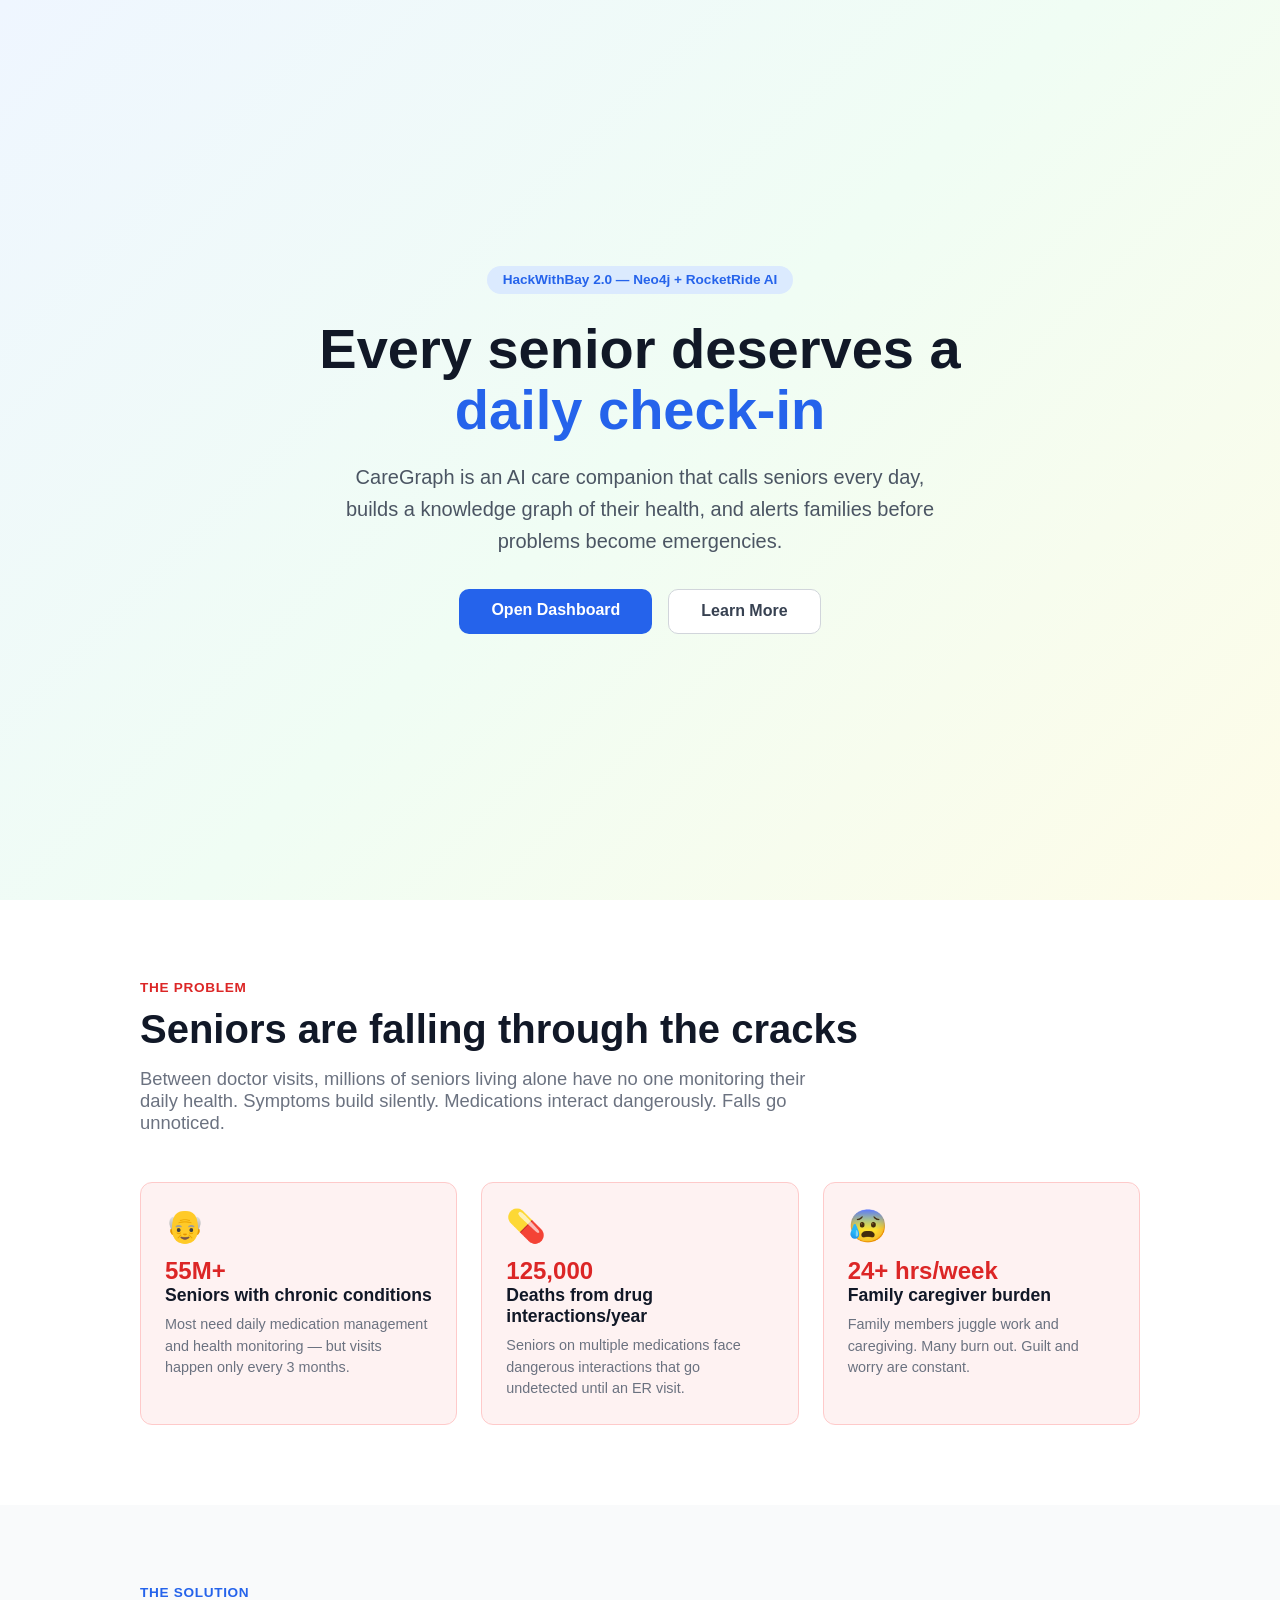
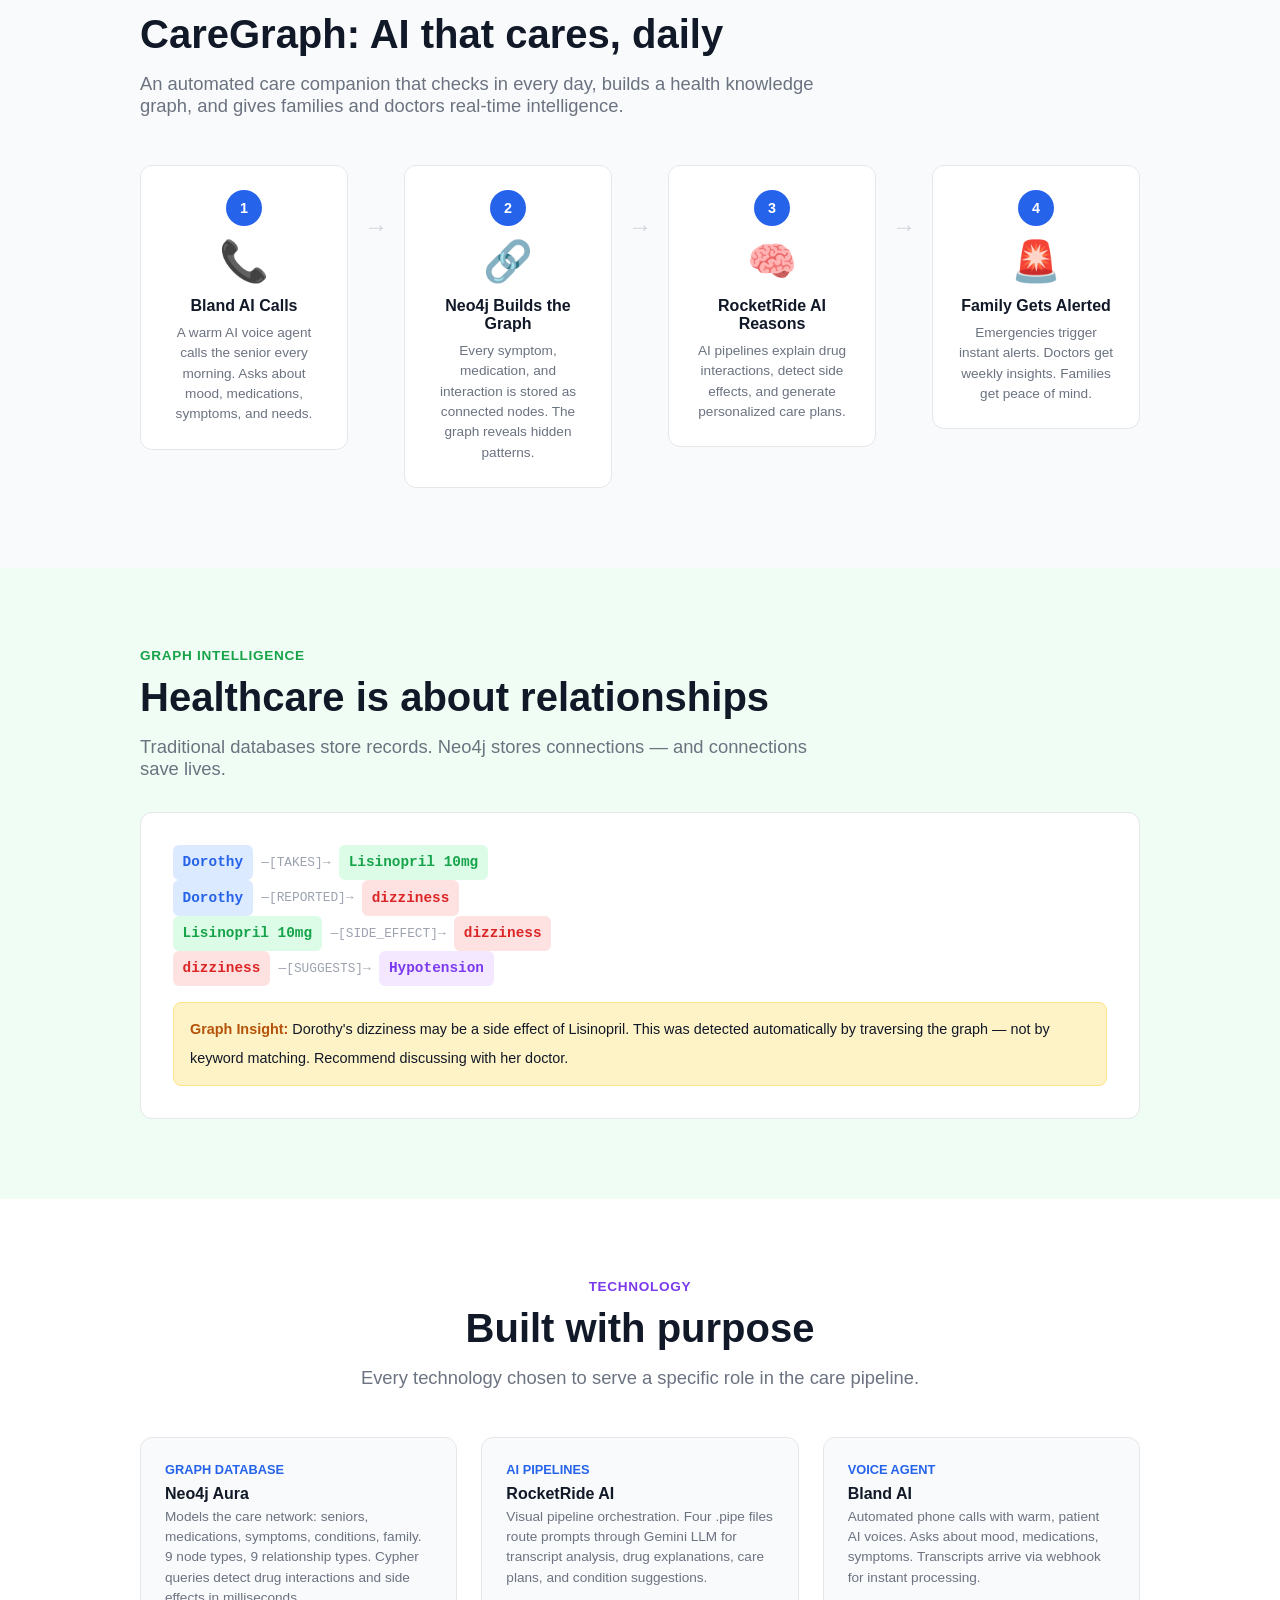
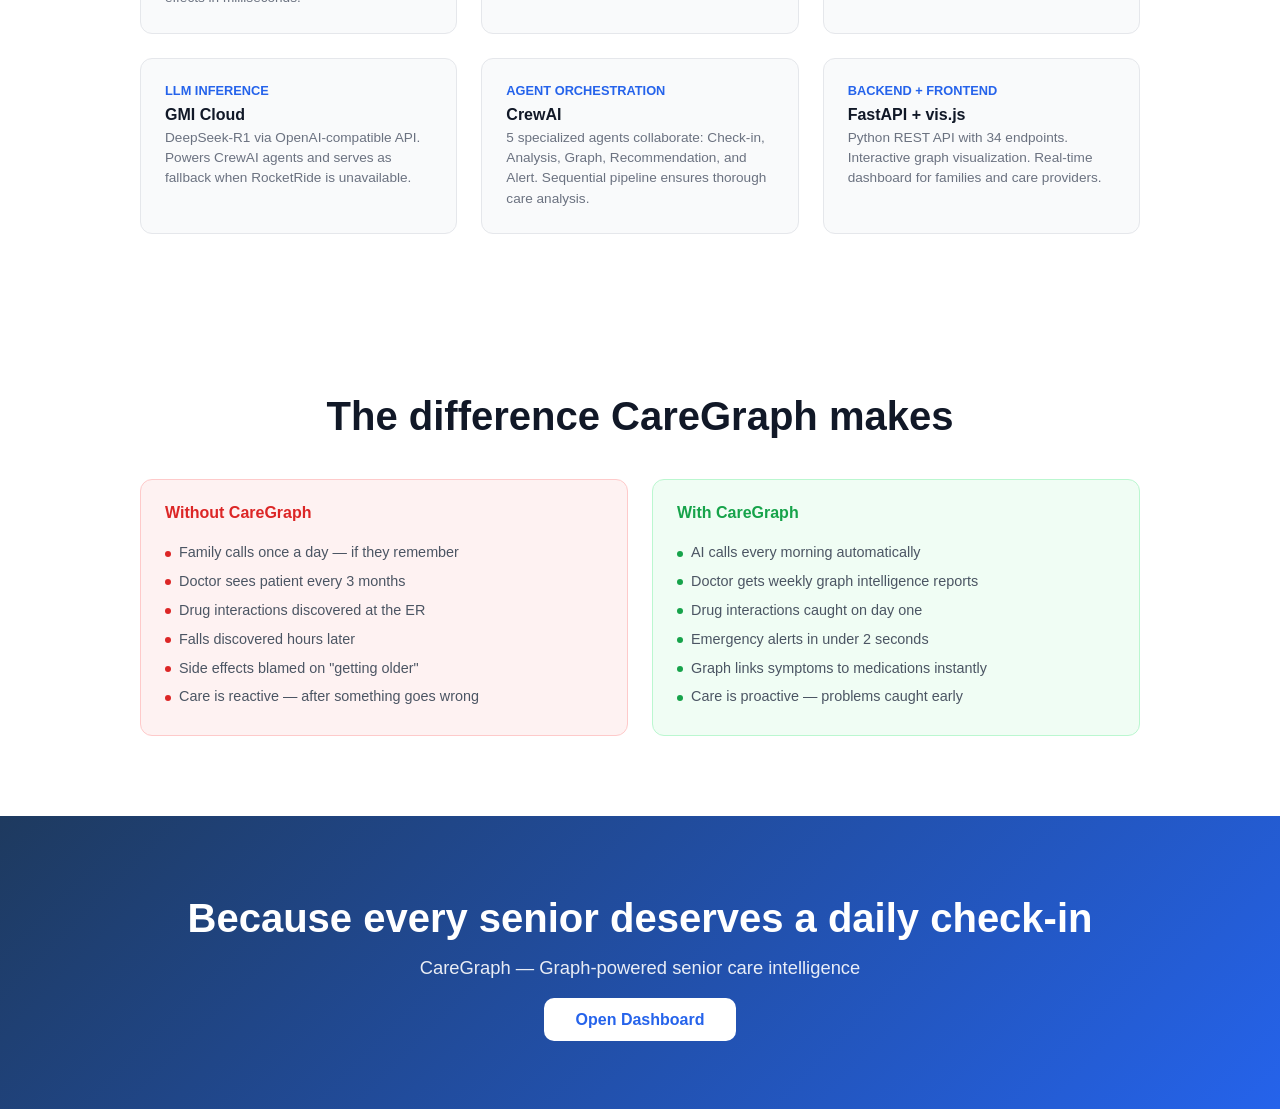
==== frontend/landing.html @ 055b0bd4 "Add landing page, updated dashboard with voice/CrewAI/graph, and demo script Landing page (localhost" ====
<!DOCTYPE html>
<html lang="en">
<head>
    <meta charset="UTF-8">
    <meta name="viewport" content="width=device-width, initial-scale=1.0">
    <title>CareGraph — AI-Powered Senior Care</title>
    <style>
        * { margin: 0; padding: 0; box-sizing: border-box; }
        body { font-family: -apple-system, BlinkMacSystemFont, 'Segoe UI', sans-serif; color: #111827; }

        /* Hero */
        .hero {
            min-height: 100vh; display: flex; flex-direction: column; align-items: center; justify-content: center;
            background: linear-gradient(135deg, #eff6ff 0%, #f0fdf4 50%, #fefce8 100%);
            text-align: center; padding: 2rem;
        }
        .hero-badge { display: inline-block; background: #dbeafe; color: #2563eb; font-size: 0.85rem; font-weight: 600; padding: 0.4rem 1rem; border-radius: 20px; margin-bottom: 1.5rem; }
        .hero h1 { font-size: 3.5rem; font-weight: 800; line-height: 1.1; margin-bottom: 1.25rem; max-width: 700px; }
        .hero h1 span { color: #2563eb; }
        .hero p { font-size: 1.25rem; color: #4b5563; max-width: 600px; margin-bottom: 2rem; line-height: 1.6; }
        .hero-buttons { display: flex; gap: 1rem; }
        .btn-hero { padding: 0.8rem 2rem; border-radius: 10px; font-size: 1rem; font-weight: 600; cursor: pointer; border: none; text-decoration: none; }
        .btn-hero.primary { background: #2563eb; color: white; }
        .btn-hero.primary:hover { background: #1d4ed8; }
        .btn-hero.secondary { background: white; color: #374151; border: 1px solid #d1d5db; }
        .btn-hero.secondary:hover { background: #f9fafb; }

        /* Problem */
        .problem { padding: 5rem 2rem; background: #fff; }
        .problem .container { max-width: 1000px; margin: 0 auto; }
        .section-label { font-size: 0.85rem; font-weight: 600; color: #dc2626; text-transform: uppercase; letter-spacing: 0.05em; margin-bottom: 0.75rem; }
        .problem h2 { font-size: 2.5rem; font-weight: 700; margin-bottom: 1rem; }
        .problem .subtitle { font-size: 1.15rem; color: #6b7280; margin-bottom: 3rem; max-width: 700px; }

        .problem-grid { display: grid; grid-template-columns: repeat(3, 1fr); gap: 1.5rem; }
        .problem-card { background: #fef2f2; border: 1px solid #fecaca; border-radius: 12px; padding: 1.5rem; }
        .problem-card .icon { font-size: 2rem; margin-bottom: 0.75rem; }
        .problem-card h3 { font-size: 1.1rem; font-weight: 600; margin-bottom: 0.5rem; }
        .problem-card p { font-size: 0.9rem; color: #6b7280; line-height: 1.5; }
        .problem-stat { font-size: 1.5rem; font-weight: 800; color: #dc2626; }

        /* Solution */
        .solution { padding: 5rem 2rem; background: #f9fafb; }
        .solution .container { max-width: 1000px; margin: 0 auto; }
        .solution h2 { font-size: 2.5rem; font-weight: 700; margin-bottom: 1rem; }
        .solution .subtitle { font-size: 1.15rem; color: #6b7280; margin-bottom: 3rem; max-width: 700px; }

        .flow-steps { display: flex; gap: 1rem; align-items: flex-start; flex-wrap: wrap; }
        .flow-step { flex: 1; min-width: 200px; background: white; border: 1px solid #e5e7eb; border-radius: 12px; padding: 1.5rem; text-align: center; position: relative; }
        .flow-step .step-num { display: inline-flex; align-items: center; justify-content: center; width: 36px; height: 36px; border-radius: 50%; background: #2563eb; color: white; font-weight: 700; font-size: 0.9rem; margin-bottom: 0.75rem; }
        .flow-step .step-icon { font-size: 2.5rem; margin-bottom: 0.75rem; }
        .flow-step h3 { font-size: 1rem; font-weight: 600; margin-bottom: 0.5rem; }
        .flow-step p { font-size: 0.85rem; color: #6b7280; line-height: 1.5; }
        .flow-arrow { display: flex; align-items: center; font-size: 1.5rem; color: #d1d5db; font-weight: bold; padding-top: 3rem; }

        /* Tech */
        .tech { padding: 5rem 2rem; background: #fff; }
        .tech .container { max-width: 1000px; margin: 0 auto; text-align: center; }
        .tech h2 { font-size: 2.5rem; font-weight: 700; margin-bottom: 1rem; }
        .tech .subtitle { font-size: 1.15rem; color: #6b7280; margin-bottom: 3rem; }

        .tech-grid { display: grid; grid-template-columns: repeat(3, 1fr); gap: 1.5rem; text-align: left; }
        .tech-card { background: #f9fafb; border: 1px solid #e5e7eb; border-radius: 12px; padding: 1.5rem; }
        .tech-card .tech-name { font-size: 1rem; font-weight: 700; margin-bottom: 0.25rem; }
        .tech-card .tech-role { font-size: 0.8rem; color: #2563eb; font-weight: 600; text-transform: uppercase; margin-bottom: 0.5rem; }
        .tech-card p { font-size: 0.85rem; color: #6b7280; line-height: 1.5; }

        /* Graph */
        .graph-section { padding: 5rem 2rem; background: #f0fdf4; }
        .graph-section .container { max-width: 1000px; margin: 0 auto; }
        .graph-section h2 { font-size: 2.5rem; font-weight: 700; margin-bottom: 1rem; }
        .graph-section .subtitle { font-size: 1.15rem; color: #6b7280; margin-bottom: 2rem; max-width: 700px; }
        .graph-demo { background: white; border: 1px solid #e5e7eb; border-radius: 12px; padding: 2rem; font-family: monospace; font-size: 0.9rem; line-height: 2; }
        .graph-demo .node { display: inline-block; padding: 0.2rem 0.6rem; border-radius: 6px; font-weight: 600; }
        .graph-demo .senior { background: #dbeafe; color: #2563eb; }
        .graph-demo .med { background: #dcfce7; color: #16a34a; }
        .graph-demo .sym { background: #fee2e2; color: #dc2626; }
        .graph-demo .cond { background: #f3e8ff; color: #7c3aed; }
        .graph-demo .rel { color: #9ca3af; font-size: 0.8rem; }
        .graph-demo .insight { background: #fef3c7; border: 1px solid #fde68a; border-radius: 8px; padding: 0.75rem 1rem; margin-top: 1rem; font-family: -apple-system, sans-serif; }
        .graph-demo .insight strong { color: #b45309; }

        /* Impact */
        .impact { padding: 5rem 2rem; background: #fff; }
        .impact .container { max-width: 1000px; margin: 0 auto; }
        .impact h2 { font-size: 2.5rem; font-weight: 700; margin-bottom: 2.5rem; text-align: center; }
        .impact-grid { display: grid; grid-template-columns: 1fr 1fr; gap: 1.5rem; }
        .impact-card { border-radius: 12px; padding: 1.5rem; }
        .impact-card.before { background: #fef2f2; border: 1px solid #fecaca; }
        .impact-card.after { background: #f0fdf4; border: 1px solid #bbf7d0; }
        .impact-card h3 { font-size: 1rem; font-weight: 600; margin-bottom: 1rem; }
        .impact-card h3.red { color: #dc2626; }
        .impact-card h3.green { color: #16a34a; }
        .impact-card ul { list-style: none; }
        .impact-card li { padding: 0.4rem 0; font-size: 0.9rem; color: #4b5563; }
        .impact-card li::before { content: ''; display: inline-block; width: 6px; height: 6px; border-radius: 50%; margin-right: 0.5rem; vertical-align: middle; }
        .impact-card.before li::before { background: #dc2626; }
        .impact-card.after li::before { background: #16a34a; }

        /* CTA */
        .cta { padding: 5rem 2rem; background: linear-gradient(135deg, #1e3a5f 0%, #2563eb 100%); text-align: center; color: white; }
        .cta h2 { font-size: 2.5rem; font-weight: 700; margin-bottom: 1rem; }
        .cta p { font-size: 1.15rem; opacity: 0.9; margin-bottom: 2rem; }
        .cta .btn-hero.primary { background: white; color: #2563eb; }
        .cta .btn-hero.primary:hover { background: #f0f0f0; }

        @media (max-width: 768px) {
            .hero h1 { font-size: 2.2rem; }
            .problem-grid, .tech-grid, .impact-grid { grid-template-columns: 1fr; }
            .flow-steps { flex-direction: column; }
            .flow-arrow { display: none; }
        }
    </style>
</head>
<body>

<!-- Hero -->
<section class="hero">
    <div class="hero-badge">HackWithBay 2.0 — Neo4j + RocketRide AI</div>
    <h1>Every senior deserves a <span>daily check-in</span></h1>
    <p>CareGraph is an AI care companion that calls seniors every day, builds a knowledge graph of their health, and alerts families before problems become emergencies.</p>
    <div class="hero-buttons">
        <a href="/dashboard" class="btn-hero primary">Open Dashboard</a>
        <a href="#problem" class="btn-hero secondary">Learn More</a>
    </div>
</section>

<!-- Problem -->
<section class="problem" id="problem">
    <div class="container">
        <div class="section-label">The Problem</div>
        <h2>Seniors are falling through the cracks</h2>
        <p class="subtitle">Between doctor visits, millions of seniors living alone have no one monitoring their daily health. Symptoms build silently. Medications interact dangerously. Falls go unnoticed.</p>
        <div class="problem-grid">
            <div class="problem-card">
                <div class="icon">👴</div>
                <div class="problem-stat">55M+</div>
                <h3>Seniors with chronic conditions</h3>
                <p>Most need daily medication management and health monitoring — but visits happen only every 3 months.</p>
            </div>
            <div class="problem-card">
                <div class="icon">💊</div>
                <div class="problem-stat">125,000</div>
                <h3>Deaths from drug interactions/year</h3>
                <p>Seniors on multiple medications face dangerous interactions that go undetected until an ER visit.</p>
            </div>
            <div class="problem-card">
                <div class="icon">😰</div>
                <div class="problem-stat">24+ hrs/week</div>
                <h3>Family caregiver burden</h3>
                <p>Family members juggle work and caregiving. Many burn out. Guilt and worry are constant.</p>
            </div>
        </div>
    </div>
</section>

<!-- Solution -->
<section class="solution" id="solution">
    <div class="container">
        <div class="section-label" style="color:#2563eb;">The Solution</div>
        <h2>CareGraph: AI that cares, daily</h2>
        <p class="subtitle">An automated care companion that checks in every day, builds a health knowledge graph, and gives families and doctors real-time intelligence.</p>
        <div class="flow-steps">
            <div class="flow-step">
                <div class="step-num">1</div>
                <div class="step-icon">📞</div>
                <h3>Bland AI Calls</h3>
                <p>A warm AI voice agent calls the senior every morning. Asks about mood, medications, symptoms, and needs.</p>
            </div>
            <div class="flow-arrow">→</div>
            <div class="flow-step">
                <div class="step-num">2</div>
                <div class="step-icon">🔗</div>
                <h3>Neo4j Builds the Graph</h3>
                <p>Every symptom, medication, and interaction is stored as connected nodes. The graph reveals hidden patterns.</p>
            </div>
            <div class="flow-arrow">→</div>
            <div class="flow-step">
                <div class="step-num">3</div>
                <div class="step-icon">🧠</div>
                <h3>RocketRide AI Reasons</h3>
                <p>AI pipelines explain drug interactions, detect side effects, and generate personalized care plans.</p>
            </div>
            <div class="flow-arrow">→</div>
            <div class="flow-step">
                <div class="step-num">4</div>
                <div class="step-icon">🚨</div>
                <h3>Family Gets Alerted</h3>
                <p>Emergencies trigger instant alerts. Doctors get weekly insights. Families get peace of mind.</p>
            </div>
        </div>
    </div>
</section>

<!-- Graph Intelligence -->
<section class="graph-section" id="graph">
    <div class="container">
        <div class="section-label" style="color:#16a34a;">Graph Intelligence</div>
        <h2>Healthcare is about relationships</h2>
        <p class="subtitle">Traditional databases store records. Neo4j stores connections — and connections save lives.</p>
        <div class="graph-demo">
            <span class="node senior">Dorothy</span> <span class="rel">—[TAKES]→</span> <span class="node med">Lisinopril 10mg</span><br>
            <span class="node senior">Dorothy</span> <span class="rel">—[REPORTED]→</span> <span class="node sym">dizziness</span><br>
            <span class="node med">Lisinopril 10mg</span> <span class="rel">—[SIDE_EFFECT]→</span> <span class="node sym">dizziness</span><br>
            <span class="node sym">dizziness</span> <span class="rel">—[SUGGESTS]→</span> <span class="node cond">Hypotension</span>
            <div class="insight">
                <strong>Graph Insight:</strong> Dorothy's dizziness may be a side effect of Lisinopril. This was detected automatically by traversing the graph — not by keyword matching. Recommend discussing with her doctor.
            </div>
        </div>
    </div>
</section>

<!-- Tech Stack -->
<section class="tech" id="tech">
    <div class="container">
        <div class="section-label" style="color:#7c3aed;">Technology</div>
        <h2>Built with purpose</h2>
        <p class="subtitle">Every technology chosen to serve a specific role in the care pipeline.</p>
        <div class="tech-grid">
            <div class="tech-card">
                <div class="tech-role">Graph Database</div>
                <div class="tech-name">Neo4j Aura</div>
                <p>Models the care network: seniors, medications, symptoms, conditions, family. 9 node types, 9 relationship types. Cypher queries detect drug interactions and side effects in milliseconds.</p>
            </div>
            <div class="tech-card">
                <div class="tech-role">AI Pipelines</div>
                <div class="tech-name">RocketRide AI</div>
                <p>Visual pipeline orchestration. Four .pipe files route prompts through Gemini LLM for transcript analysis, drug explanations, care plans, and condition suggestions.</p>
            </div>
            <div class="tech-card">
                <div class="tech-role">Voice Agent</div>
                <div class="tech-name">Bland AI</div>
                <p>Automated phone calls with warm, patient AI voices. Asks about mood, medications, symptoms. Transcripts arrive via webhook for instant processing.</p>
            </div>
            <div class="tech-card">
                <div class="tech-role">LLM Inference</div>
                <div class="tech-name">GMI Cloud</div>
                <p>DeepSeek-R1 via OpenAI-compatible API. Powers CrewAI agents and serves as fallback when RocketRide is unavailable.</p>
            </div>
            <div class="tech-card">
                <div class="tech-role">Agent Orchestration</div>
                <div class="tech-name">CrewAI</div>
                <p>5 specialized agents collaborate: Check-in, Analysis, Graph, Recommendation, and Alert. Sequential pipeline ensures thorough care analysis.</p>
            </div>
            <div class="tech-card">
                <div class="tech-role">Backend + Frontend</div>
                <div class="tech-name">FastAPI + vis.js</div>
                <p>Python REST API with 34 endpoints. Interactive graph visualization. Real-time dashboard for families and care providers.</p>
            </div>
        </div>
    </div>
</section>

<!-- Impact -->
<section class="impact" id="impact">
    <div class="container">
        <h2>The difference CareGraph makes</h2>
        <div class="impact-grid">
            <div class="impact-card before">
                <h3 class="red">Without CareGraph</h3>
                <ul>
                    <li>Family calls once a day — if they remember</li>
                    <li>Doctor sees patient every 3 months</li>
                    <li>Drug interactions discovered at the ER</li>
                    <li>Falls discovered hours later</li>
                    <li>Side effects blamed on "getting older"</li>
                    <li>Care is reactive — after something goes wrong</li>
                </ul>
            </div>
            <div class="impact-card after">
                <h3 class="green">With CareGraph</h3>
                <ul>
                    <li>AI calls every morning automatically</li>
                    <li>Doctor gets weekly graph intelligence reports</li>
                    <li>Drug interactions caught on day one</li>
                    <li>Emergency alerts in under 2 seconds</li>
                    <li>Graph links symptoms to medications instantly</li>
                    <li>Care is proactive — problems caught early</li>
                </ul>
            </div>
        </div>
    </div>
</section>

<!-- CTA -->
<section class="cta">
    <h2>Because every senior deserves a daily check-in</h2>
    <p>CareGraph — Graph-powered senior care intelligence</p>
    <a href="/dashboard" class="btn-hero primary">Open Dashboard</a>
</section>

</body>
</html>
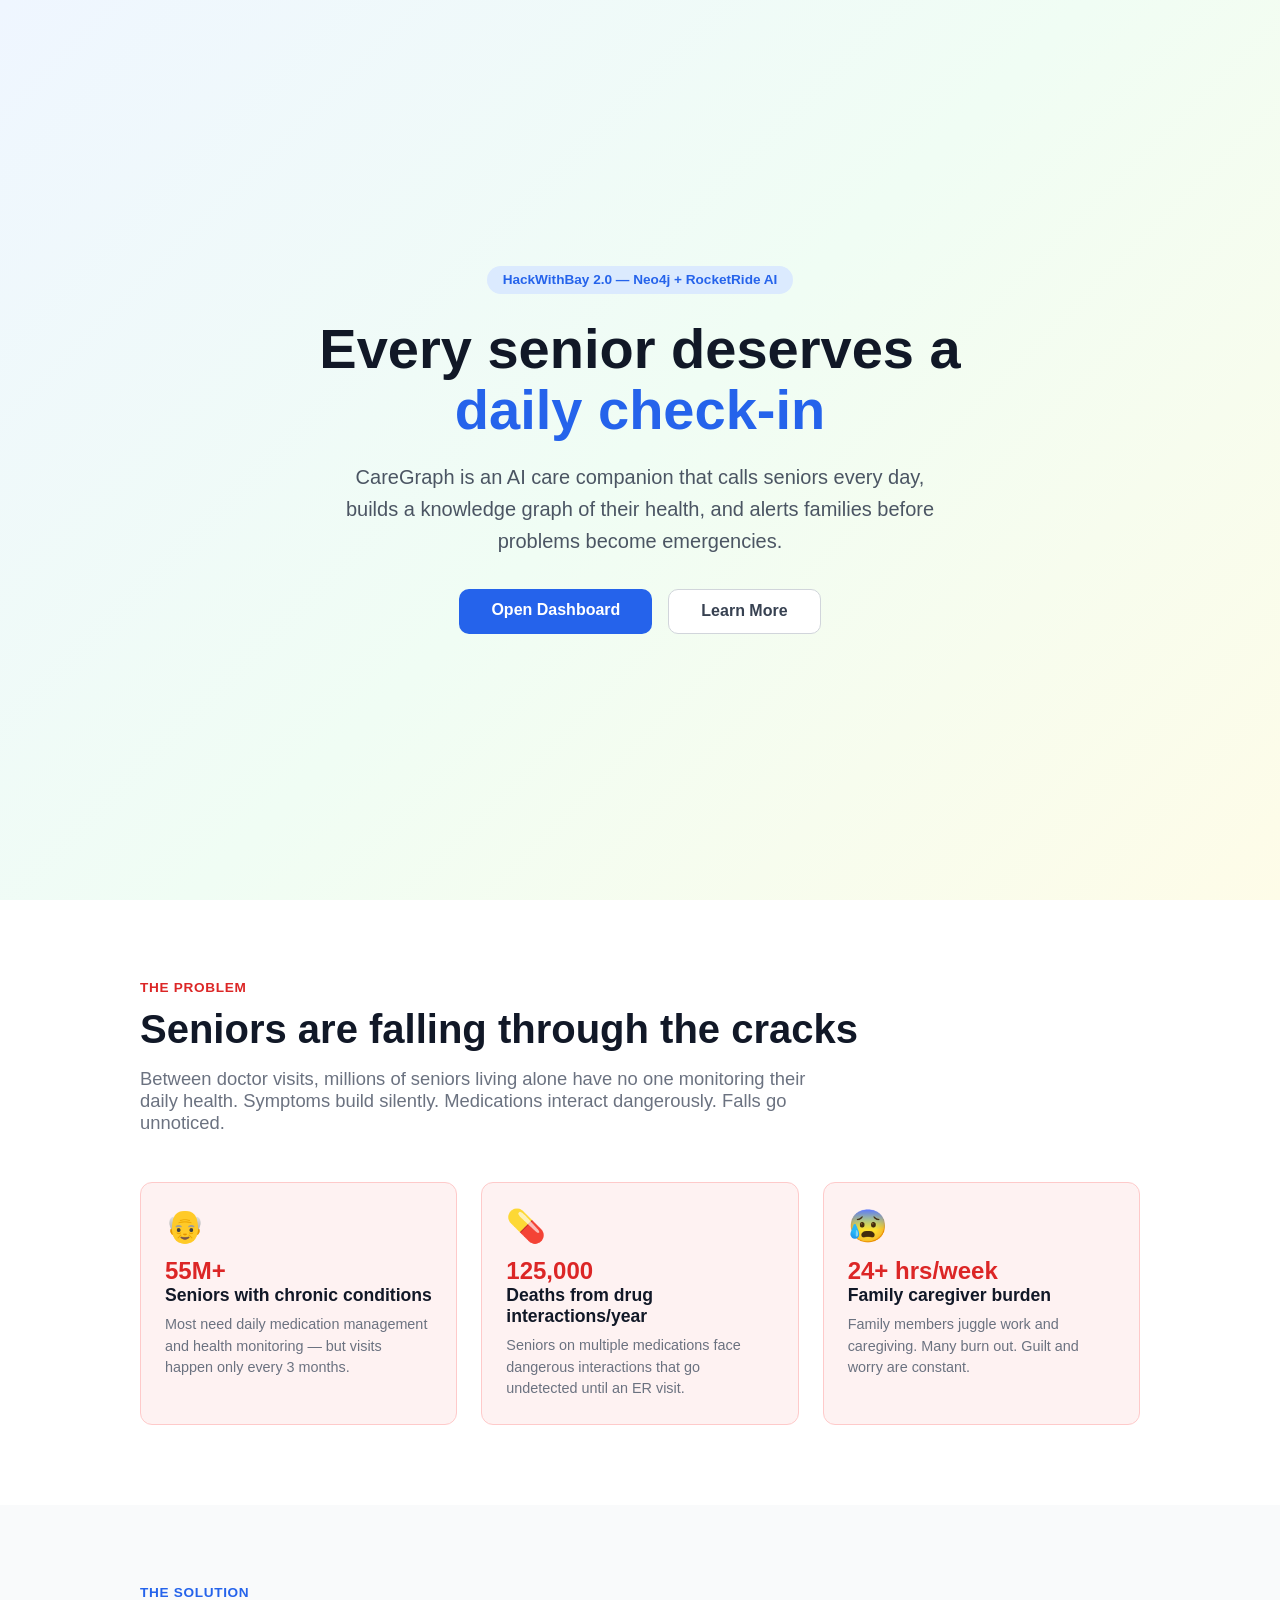
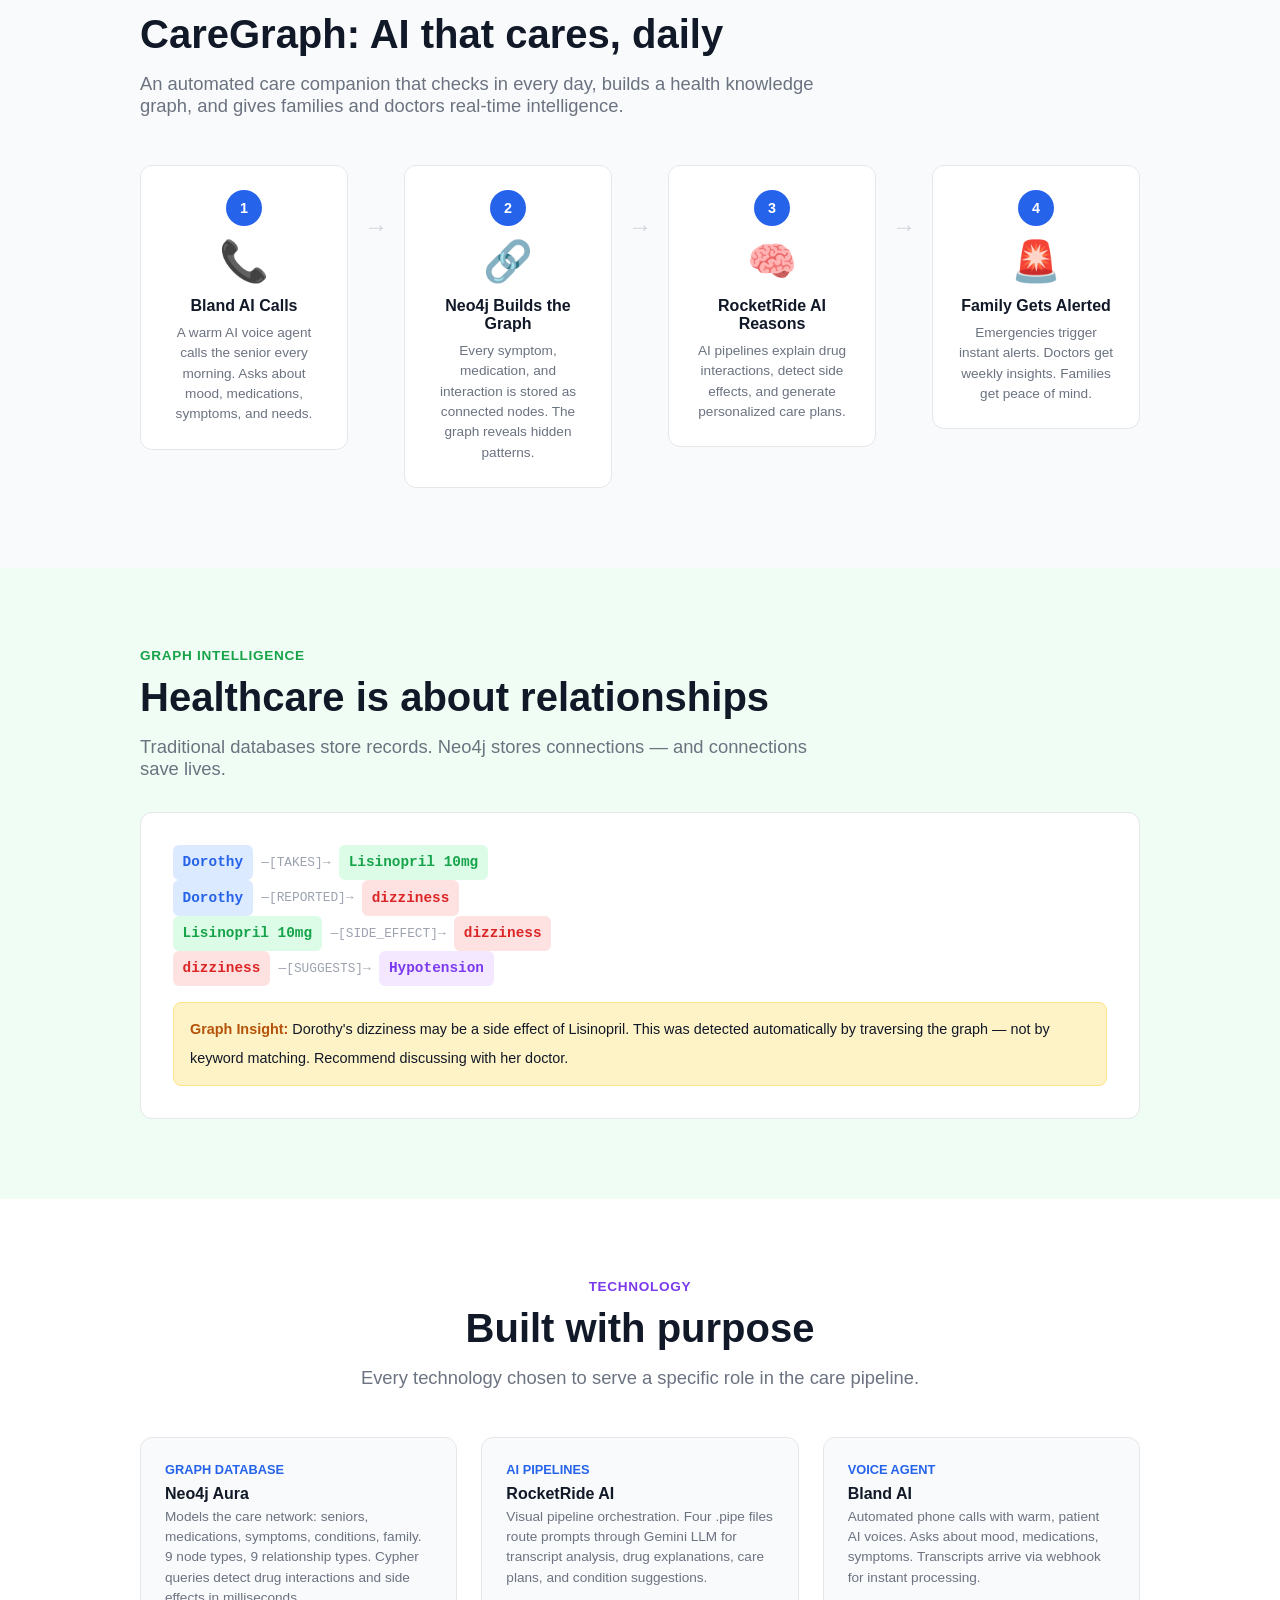
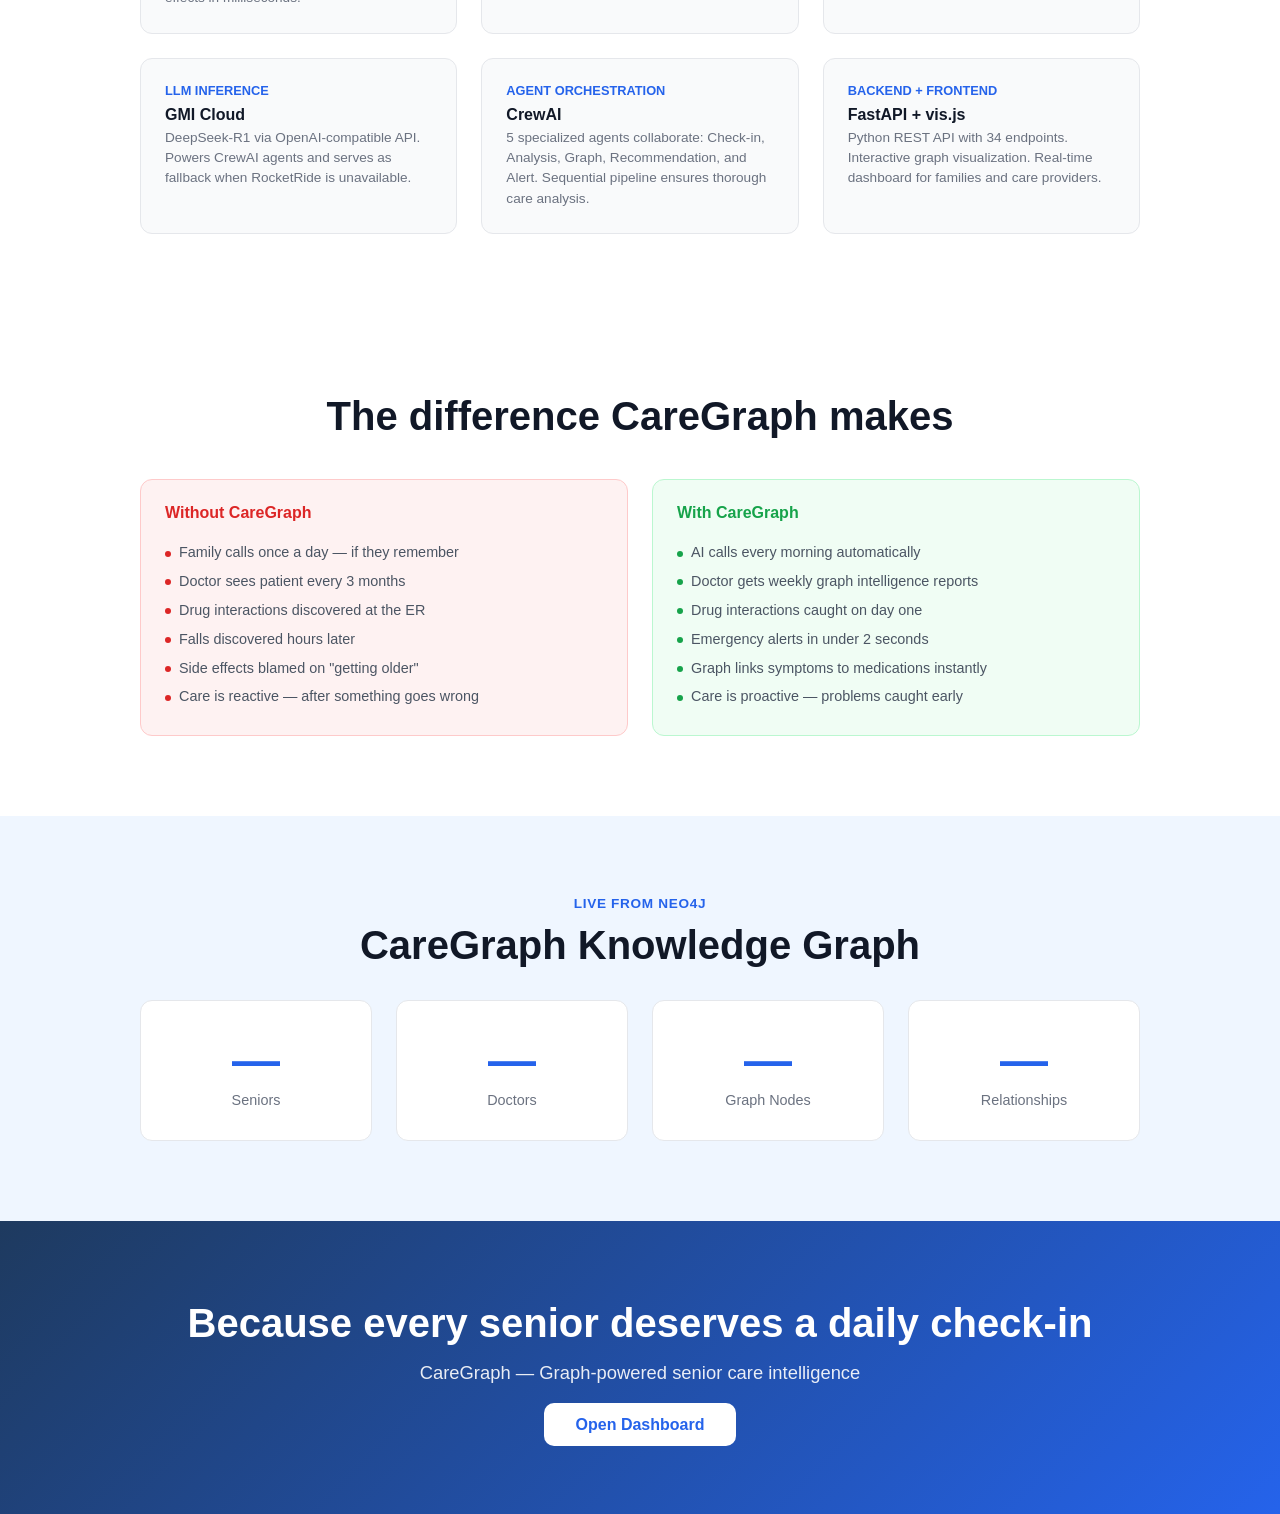
==== commit ec00d5e9: "Add live Neo4j stats to landing page and Demo Mode button to dashboard Landing page: - New GET /api/" ====
--- a/frontend/landing.html
+++ b/frontend/landing.html
@@ -104,6 +104,11 @@
         .cta .btn-hero.primary { background: white; color: #2563eb; }
         .cta .btn-hero.primary:hover { background: #f0f0f0; }
 
+        .live-stats { padding: 5rem 2rem; background: #eff6ff; }
+        .live-stat-card { background: white; border: 1px solid #e5e7eb; border-radius: 12px; padding: 2rem; }
+        .live-stat-num { font-size: 3rem; font-weight: 800; color: #2563eb; }
+        .live-stat-label { font-size: 0.9rem; color: #6b7280; margin-top: 0.25rem; }
+
         @media (max-width: 768px) {
             .hero h1 { font-size: 2.2rem; }
             .problem-grid, .tech-grid, .impact-grid { grid-template-columns: 1fr; }
@@ -282,6 +287,20 @@
     </div>
 </section>
 
+<!-- Live Stats -->
+<section class="live-stats" id="stats">
+    <div class="container" style="max-width:1000px;margin:0 auto;text-align:center;">
+        <div class="section-label" style="color:#2563eb;">Live from Neo4j</div>
+        <h2 style="font-size:2.5rem;font-weight:700;margin-bottom:2rem;">CareGraph Knowledge Graph</h2>
+        <div style="display:grid;grid-template-columns:repeat(4,1fr);gap:1.5rem;">
+            <div class="live-stat-card"><div class="live-stat-num" id="ls-seniors">—</div><div class="live-stat-label">Seniors</div></div>
+            <div class="live-stat-card"><div class="live-stat-num" id="ls-doctors">—</div><div class="live-stat-label">Doctors</div></div>
+            <div class="live-stat-card"><div class="live-stat-num" id="ls-nodes">—</div><div class="live-stat-label">Graph Nodes</div></div>
+            <div class="live-stat-card"><div class="live-stat-num" id="ls-edges">—</div><div class="live-stat-label">Relationships</div></div>
+        </div>
+    </div>
+</section>
+
 <!-- CTA -->
 <section class="cta">
     <h2>Because every senior deserves a daily check-in</h2>
@@ -289,5 +308,14 @@
     <a href="/dashboard" class="btn-hero primary">Open Dashboard</a>
 </section>
 
+<script>
+fetch('/api/graph/stats').then(r=>r.json()).then(d=>{
+    document.getElementById('ls-seniors').textContent=d.seniors;
+    document.getElementById('ls-doctors').textContent=d.doctors;
+    document.getElementById('ls-nodes').textContent=d.nodes+'+';
+    document.getElementById('ls-edges').textContent=d.edges+'+';
+}).catch(()=>{});
+</script>
+
 </body>
 </html>
